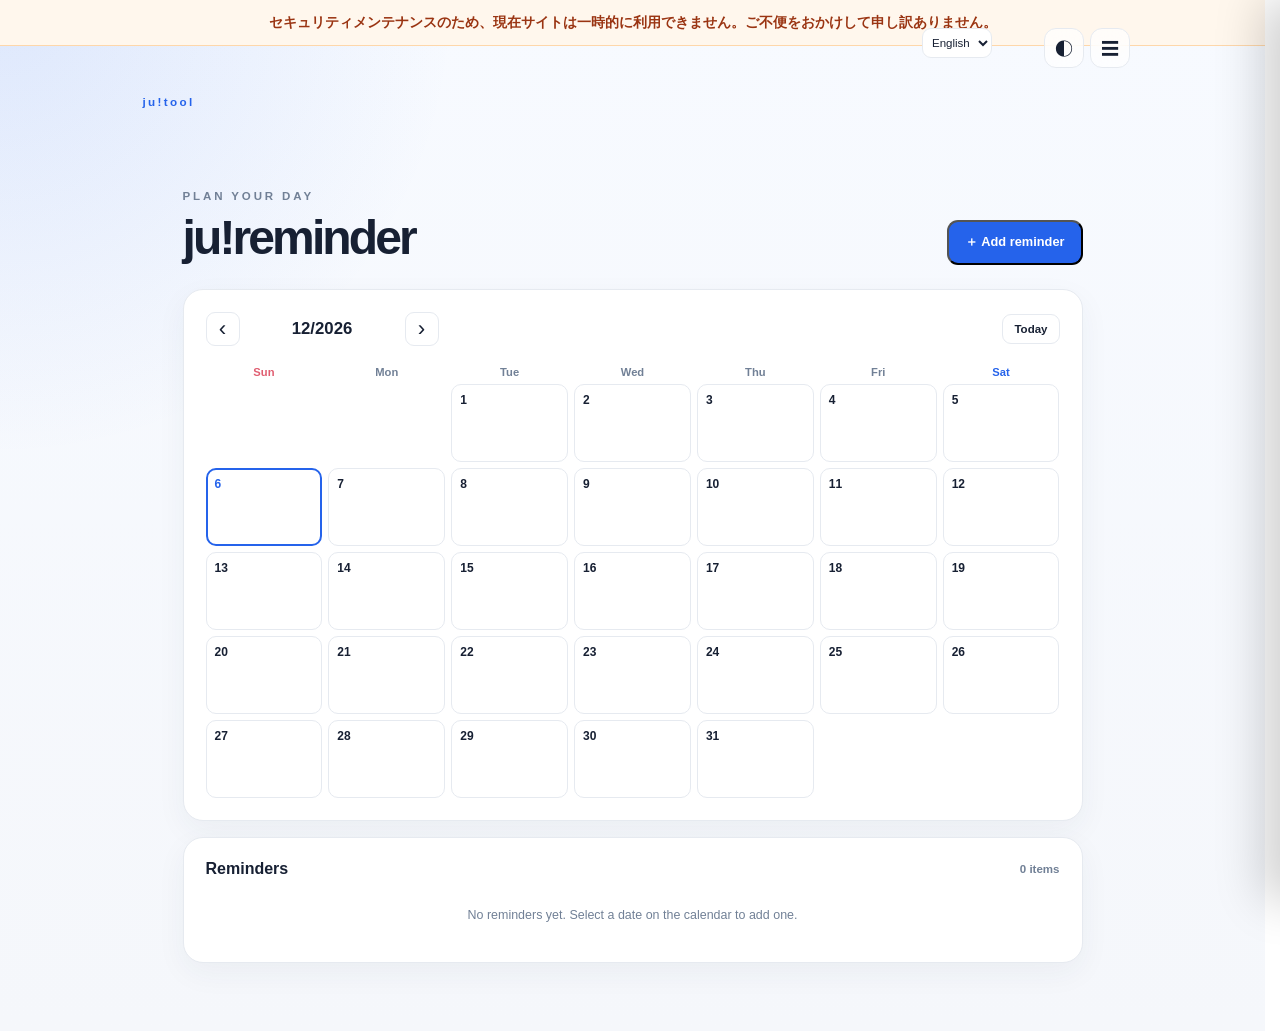
==== ju-reminder.html @ 524e62ac "Add files via upload" ====
<!DOCTYPE html>
<html lang="ja">
<head>
  <meta charset="UTF-8">
  <meta name="viewport" content="width=device-width, initial-scale=1">
  <title>ju!reminder</title>
  <link rel="icon" type="image/svg+xml" href="favicon.svg">
  <link rel="alternate icon" type="image/png" href="jutool.png">
  <link rel="stylesheet" href="jutool.css">
</head>
<body>
  <main class="tool-home">
    <header class="tool-header">
      <span class="tool-header__label">ju!tool</span>
      <div class="tool-header__actions">
        <select class="language-select" data-language-selector aria-label="表示言語">
          <option value="ja">日本語</option><option value="en">English</option><option value="zh">中文</option>
        </select>
        <button id="reminder-theme" class="tool-theme-button" type="button" aria-label="ダークモードに切り替え">◐</button>
        <button id="reminder-menu-button" class="tool-menu-button" type="button" aria-label="メニューを開く" aria-expanded="false">☰</button>
      </div>
    </header>
    <section class="reminder-page" aria-labelledby="reminder-title">
      <div class="reminder-heading">
        <div>
          <p class="tagline">PLAN YOUR DAY</p>
          <h1 id="reminder-title">ju!reminder</h1>
        </div>
        <button id="reminder-add" class="reminder-add-button" type="button">＋ 予定を追加</button>
      </div>
      <section class="calendar-card" aria-label="カレンダー">
        <div class="calendar-toolbar">
          <button id="calendar-prev" class="calendar-nav" type="button" aria-label="前の月">‹</button>
          <h2 id="calendar-title"></h2>
          <button id="calendar-next" class="calendar-nav" type="button" aria-label="次の月">›</button>
          <button id="calendar-today" class="calendar-today" type="button">今日</button>
        </div>
        <div class="calendar-weekdays" aria-hidden="true">
          <span>日</span><span>月</span><span>火</span><span>水</span><span>木</span><span>金</span><span>土</span>
        </div>
        <div id="calendar-grid" class="calendar-grid"></div>
      </section>
      <section class="reminder-agenda">
        <div class="reminder-section-heading">
          <h2>予定一覧</h2>
          <span id="agenda-count"></span>
        </div>
        <div id="agenda-list" class="agenda-list"></div>
      </section>
    </section>
  </main>
  <div id="reminder-dialog" class="reminder-dialog-backdrop" hidden>
    <section class="reminder-dialog" role="dialog" aria-modal="true" aria-labelledby="reminder-dialog-title">
      <div class="reminder-dialog-header">
        <div>
          <p class="tagline">NEW REMINDER</p>
          <h2 id="reminder-dialog-title">予定を追加</h2>
        </div>
        <button id="reminder-dialog-close" class="tool-menu__close" type="button" aria-label="予定追加を閉じる">×</button>
      </div>
      <form id="reminder-form" class="reminder-form">
        <label>予定<input id="reminder-name" type="text" maxlength="80" placeholder="例：数学の宿題" required></label>
        <label>日付<input id="reminder-date" type="date" required></label>
        <label>時刻（任意）<input id="reminder-time" type="time"></label>
        <label>メモ<textarea id="reminder-note" rows="3" maxlength="300" placeholder="場所や持ち物など"></textarea></label>
        <button class="reminder-submit" type="submit">保存する</button>
      </form>
    </section>
  </div>
  <aside id="reminder-menu" class="tool-menu" aria-hidden="true">
    <div class="tool-menu__header">
      <strong>メニュー</strong>
      <button id="reminder-menu-close" class="tool-menu__close" type="button" aria-label="メニューを閉じる">×</button>
    </div>
    <nav class="tool-menu__nav" aria-label="アプリメニュー">
      <a href="index.html">ju!tool ホーム</a>
      <a href="jucount.html">ju!count</a>
      <a href="memo.html">ju!memo</a>
      <a href="ju-reminder.html">ju!reminder</a>
      <a data-confirm-external href="https://sirotumekuma.github.io/sirotume-lab/" target="_blank" rel="noopener noreferrer">プライバシーポリシー</a>
      <a data-confirm-external href="https://sirotumekuma.github.io/sirotume-lab/" target="_blank" rel="noopener noreferrer">利用規約</a>
      <a data-confirm-external href="https://sirotumekuma.github.io/sirotume-lab/" target="_blank" rel="noopener noreferrer">sirotume-lab 2026</a>
    </nav>
  </aside>
  <script>
    const reminderKey = "ju-remoinder-events";
    const countTasksKey = "ju-count-tasks";
    const calendarGrid = document.querySelector("#calendar-grid");
    const calendarTitle = document.querySelector("#calendar-title");
    const agendaList = document.querySelector("#agenda-list");
    const agendaCount = document.querySelector("#agenda-count");
    const reminderDialog = document.querySelector("#reminder-dialog");
    const reminderForm = document.querySelector("#reminder-form");
    const reminderDate = document.querySelector("#reminder-date");
    const reminderName = document.querySelector("#reminder-name");
    let displayedMonth = new Date();
    displayedMonth.setDate(1);
    const pad = (value) => String(value).padStart(2, "0");
    const dateKey = (date) => `${date.getFullYear()}-${pad(date.getMonth() + 1)}-${pad(date.getDate())}`;
    const escapeReminder = (value) => String(value).replace(/[&<>"']/g, (character) => ({ "&": "&amp;", "<": "&lt;", ">": "&gt;", '"': "&quot;", "'": "&#39;" }[character]));
    const readReminders = () => {
      try {
        const events = JSON.parse(localStorage.getItem(reminderKey) || "[]");
        return Array.isArray(events) ? events : [];
      } catch (error) {
        console.warn("リマインダーを読み込めませんでした。", error);
        return [];
      }
    };
    const writeReminders = (events) => localStorage.setItem(reminderKey, JSON.stringify(events));
    function syncCountTasksToReminders() {
      let tasks;
      try {
        tasks = JSON.parse(localStorage.getItem(countTasksKey) || "[]");
        if (!Array.isArray(tasks)) throw new TypeError("課題データの形式が正しくありません。");
      } catch (error) {
        console.warn("ju!countの課題を読み込めませんでした。", error);
        return;
      }
      let tasksChanged = false;
      tasks.forEach((task) => {
        if (!task.id) {
          task.id = `${Date.now()}-${Math.random().toString(36).slice(2)}`;
          tasksChanged = true;
        }
      });
      if (tasksChanged) localStorage.setItem(countTasksKey, JSON.stringify(tasks));

      const taskIds = new Set(tasks.map((task) => task.id));
      const reminders = readReminders().filter((event) => !event.sourceTaskId || taskIds.has(event.sourceTaskId));
      tasks.forEach((task) => {
        const reminder = {
          id: `ju-count-task-${task.id}`,
          sourceTaskId: task.id,
          name: task.name,
          date: task.date,
          time: "",
          note: task.details || ""
        };
        const existingIndex = reminders.findIndex((event) => event.sourceTaskId === task.id);
        if (existingIndex >= 0) reminders[existingIndex] = reminder;
        else reminders.push(reminder);
      });
      writeReminders(reminders);
    }
    function openReminderDialog(selectedDate = dateKey(new Date())) {
      reminderDate.value = selectedDate;
      reminderDialog.hidden = false;
      reminderName.focus();
    }
    function closeReminderDialog() {
      reminderDialog.hidden = true;
      reminderForm.reset();
    }
    function renderCalendar() {
      const year = displayedMonth.getFullYear();
      const month = displayedMonth.getMonth();
      const firstDay = new Date(year, month, 1).getDay();
      const daysInMonth = new Date(year, month + 1, 0).getDate();
      const todayKey = dateKey(new Date());
      const reminders = readReminders();
      calendarTitle.textContent = `${year}年 ${month + 1}月`;
      calendarGrid.innerHTML = Array.from({ length: firstDay + daysInMonth }, (_, index) => {
        if (index < firstDay) return '<span class="calendar-day calendar-day--empty" aria-hidden="true"></span>';
        const day = index - firstDay + 1;
        const key = `${year}-${pad(month + 1)}-${pad(day)}`;
        const dayEvents = reminders.filter((event) => event.date === key);
        return `<button class="calendar-day${key === todayKey ? " is-today" : ""}${dayEvents.length ? " has-events" : ""}" type="button" data-date="${key}"><span>${day}</span>${dayEvents.slice(0, 2).map((event) => `<small>${escapeReminder(event.name)}</small>`).join("")}${dayEvents.length > 2 ? `<small>+${dayEvents.length - 2}件</small>` : ""}</button>`;
      }).join("");
    }
    function renderAgenda() {
      const reminders = readReminders().sort((a, b) => `${a.date}${a.time || ""}`.localeCompare(`${b.date}${b.time || ""}`));
      agendaCount.textContent = `${reminders.length}件`;
      agendaList.innerHTML = reminders.length ? reminders.map((event) => `<article class="agenda-item"><time>${event.date.replace(/-/g, ".")}${event.time ? ` ${event.time}` : ""}</time><div><strong>${escapeReminder(event.name)}</strong>${event.note ? `<p>${escapeReminder(event.note)}</p>` : ""}</div><button type="button" data-delete-event="${event.id}" aria-label="${escapeReminder(event.name)}を削除">×</button></article>`).join("") : '<p class="agenda-empty">予定はまだありません。カレンダーの日付をクリックして追加できます。</p>';
    }
    function renderReminders() {
      renderCalendar();
      renderAgenda();
    }
    document.querySelector("#calendar-prev").addEventListener("click", () => {
      displayedMonth.setMonth(displayedMonth.getMonth() - 1);
      renderCalendar();
    });
    document.querySelector("#calendar-next").addEventListener("click", () => {
      displayedMonth.setMonth(displayedMonth.getMonth() + 1);
      renderCalendar();
    });
    document.querySelector("#calendar-today").addEventListener("click", () => {
      displayedMonth = new Date();
      displayedMonth.setDate(1);
      renderCalendar();
    });
    calendarGrid.addEventListener("click", (event) => {
      if (event.target.dataset.date) openReminderDialog(event.target.dataset.date);
    });
    document.querySelector("#reminder-add").addEventListener("click", () => openReminderDialog());
    document.querySelector("#reminder-dialog-close").addEventListener("click", closeReminderDialog);
    reminderDialog.addEventListener("click", (event) => {
      if (event.target === reminderDialog) closeReminderDialog();
    });
    reminderForm.addEventListener("submit", (event) => {
      event.preventDefault();
      const reminders = readReminders();
      reminders.push({ id: `${Date.now()}-${Math.random().toString(36).slice(2)}`, name: reminderName.value.trim(), date: reminderDate.value, time: document.querySelector("#reminder-time").value, note: document.querySelector("#reminder-note").value.trim() });
      const savedDate = reminderDate.value;
      writeReminders(reminders);
      closeReminderDialog();
      displayedMonth = new Date(`${savedDate}T00:00:00`);
      displayedMonth.setDate(1);
      renderReminders();
    });
    agendaList.addEventListener("click", (event) => {
      const id = event.target.dataset.deleteEvent;
      if (!id) return;
      const reminders = readReminders();
      const deletedReminder = reminders.find((reminder) => reminder.id === id);
      writeReminders(reminders.filter((reminder) => reminder.id !== id));
      if (deletedReminder?.sourceTaskId) {
        const tasks = JSON.parse(localStorage.getItem(countTasksKey) || "[]");
        localStorage.setItem(countTasksKey, JSON.stringify(tasks.filter((task) => task.id !== deletedReminder.sourceTaskId)));
      }
      renderReminders();
    });
    window.addEventListener("storage", (event) => {
      if (event.key === countTasksKey) {
        syncCountTasksToReminders();
        renderReminders();
      } else if (event.key === reminderKey) {
        renderReminders();
      }
    });
    const reminderTheme = document.querySelector("#reminder-theme");
    const reminderDark = localStorage.getItem("ju-tools-dark-mode") === "true";
    document.body.classList.toggle("dark-mode", reminderDark);
    reminderTheme.addEventListener("click", () => {
      const enabled = !document.body.classList.contains("dark-mode");
      document.body.classList.toggle("dark-mode", enabled);
      localStorage.setItem("ju-tools-dark-mode", String(enabled));
    });
    const reminderMenuButton = document.querySelector("#reminder-menu-button");
    const reminderMenu = document.querySelector("#reminder-menu");
    const reminderMenuClose = document.querySelector("#reminder-menu-close");
    const toggleReminderMenu = (open) => {
      reminderMenu.classList.toggle("is-open", open);
      reminderMenu.setAttribute("aria-hidden", String(!open));
      reminderMenuButton.setAttribute("aria-expanded", String(open));
      if (open) reminderMenuClose.focus();
    };
    reminderMenuButton.addEventListener("click", () => toggleReminderMenu(true));
    reminderMenuClose.addEventListener("click", () => toggleReminderMenu(false));
    document.addEventListener("keydown", (event) => {
      if (event.key === "Escape") toggleReminderMenu(false);
      if (event.key === "Escape" && !reminderDialog.hidden) closeReminderDialog();
    });
    syncCountTasksToReminders();
    renderReminders();
  </script>
  <script src="external-link-confirm.js"></script>
  <script src="maintenance.js"></script>
  <script src="i18n.js"></script>
</body>
</html>
---- jutool.css ----
:root {
  --bg: #f5f7fb;
  --surface: #fff;
  --fg: #172033;
  --muted: #718096;
  --line: #e6eaf0;
  --accent: #2563eb;
  --accent-dark: #1d4ed8;
  --shadow: 0 24px 70px rgba(31, 50, 81, .1);
}
* { box-sizing: border-box; }
html { color-scheme: light; scrollbar-gutter: stable; }
body.dark-mode {
  --bg: #101722;
  --surface: #1b2433;
  --fg: #f3f6fb;
  --muted: #9aa8bb;
  --line: #2d394b;
  --shadow: 0 24px 70px rgba(0, 0, 0, .32);
  color-scheme: dark;
}
.maintenance-banner { padding: 12px 20px; border-bottom: 1px solid #fed7aa; color: #9a3412; background: #fff7ed; font-size: .88rem; font-weight: 700; line-height: 1.5; text-align: center; }
body.dark-mode .maintenance-banner { border-color: #7c2d12; color: #fed7aa; background: #431407; }
body {
  min-width: 280px;
  min-height: 100vh;
  margin: 0;
  color: var(--fg);
  background:
    radial-gradient(circle at top left, rgba(37, 99, 235, 0.12), transparent 28%),
    linear-gradient(180deg, #f7faff 0%, var(--bg) 100%);
  font-family: -apple-system, BlinkMacSystemFont, "Segoe UI", "Noto Sans JP", sans-serif;
  -webkit-font-smoothing: antialiased;
}
body.dark-mode {
  background:
    radial-gradient(circle at top left, rgba(96, 165, 250, 0.12), transparent 28%),
    linear-gradient(180deg, #0d1724 0%, var(--bg) 100%);
}
button { font: inherit; }
button:focus-visible, a:focus-visible { outline: 3px solid color-mix(in srgb, var(--accent) 35%, transparent); outline-offset: 3px; }
.tool-home { width: min(calc(100% - 40px), 980px); margin: 0 auto; padding: 28px 0 48px; }
.tool-header { display: flex; align-items: center; justify-content: space-between; height: 54px; }
.tool-header__label { color: var(--accent); font-size: .73rem; font-weight: 900; letter-spacing: .2em; }
.tool-header__actions { display: flex; gap: 6px; }
.language-select { position: fixed; top: 28px; right: max(150px, calc((100vw - 980px) / 2 + 138px)); z-index: 10; max-width: 92px; padding: 7px 5px; border: 1px solid var(--line); border-radius: 9px; color: var(--fg); background: var(--surface); font-size: .72rem; }
.tool-menu-button, .tool-theme-button { width: 40px; height: 40px; border: 1px solid var(--line); border-radius: 12px; color: var(--fg); background: rgba(255,255,255,0.7); backdrop-filter: blur(10px); cursor: pointer; font-size: 1.15rem; transition: color .2s, border-color .2s, transform .2s, box-shadow .2s; }
.tool-menu-button { position: fixed; top: 28px; right: max(20px, calc((100vw - 980px) / 2)); z-index: 9; }
.tool-theme-button { position: fixed; top: 28px; right: max(58px, calc((100vw - 980px) / 2 + 46px)); z-index: 9; }
.tool-menu-button:hover, .tool-menu-button:focus-visible, .tool-theme-button:hover, .tool-theme-button:focus-visible { color: var(--accent); border-color: var(--accent); box-shadow: 0 12px 24px rgba(37, 99, 235, 0.12); }
.tool-theme-button:hover { transform: rotate(20deg); }
.logo-hero { display: grid; place-items: center; min-height: 49vh; padding: 30px 0 22px; text-align: center; }
.logo-button { position: relative; border: 0; color: var(--fg); background: transparent; cursor: pointer; }
.logo { width: min(100%, 460px); height: auto; overflow: visible; }
.logo__letter { fill: currentColor; font-family: "Trebuchet MS", "Segoe UI", sans-serif; font-size: 56px; font-weight: 800; letter-spacing: -4px; stroke: currentColor; }
.logo__group--ghost { opacity: .12; }
.logo--running .logo__letter { stroke-dasharray: 1000 1000; stroke-dashoffset: 1000; animation: logo-letter-draw .7s cubic-bezier(.5, 0, .5, 1) forwards; }
.logo--running .logo__group:nth-child(2) .logo__letter { animation-delay: .16s; }
.logo--running .logo__group:nth-child(3) .logo__letter { animation-delay: .32s; }
.logo--running .logo__group:nth-child(3) .logo__letter:nth-child(2) { animation-delay: .43s; }
.logo--running .logo__group:nth-child(3) .logo__letter:nth-child(3) { animation-delay: .54s; }
.logo--running .logo__group:nth-child(3) .logo__letter:nth-child(4) { animation-delay: .65s; }
.logo--running .logo__group:nth-child(3) .logo__letter:nth-child(5) { animation-delay: .76s; }
.logo--running .logo__group:nth-child(3) .logo__letter:nth-child(6) { animation-delay: .87s; }
.logo--running .logo__group:nth-child(3) .logo__letter:nth-child(7) { animation-delay: .98s; }
.logo--running { animation: logo-impact 1.6s cubic-bezier(.2, .8, .2, 1) forwards; }
.logo-button::after { display: none; }
.tagline { margin: 10px 0 0; color: var(--muted); font-size: .72rem; font-weight: 800; letter-spacing: .25em; text-transform: uppercase; }
.tool-grid { display: grid; grid-template-columns: repeat(3, 1fr); gap: 14px; text-align: left; }
.tool-card { position: relative; display: flex; flex-direction: column; align-items: flex-start; gap: 18px; min-height: 210px; padding: 22px; overflow: hidden; border: 1px solid var(--line); border-radius: 20px; color: var(--fg); background: rgba(255,255,255,0.72); backdrop-filter: blur(12px); box-shadow: 0 10px 30px rgba(31, 50, 81, .04); text-decoration: none; transition: transform .2s, box-shadow .2s, border-color .2s; }
.tool-card::after { display: none; }
.tool-card:hover, .tool-card:focus-visible { border-color: var(--card-accent); box-shadow: var(--shadow); transform: translateY(-4px); }
.tool-card__icon { display: grid; width: 54px; height: 54px; place-items: center; border-radius: 16px; color: #fff; background: var(--card-accent); font-size: 1.65rem; }
.tool-card--count { --card-accent: #2563eb; }.tool-card--memo { --card-accent: #64748b; }.tool-card--reminder { --card-accent: #16a66a; }
.tool-card strong, .tool-card small { display: block; }.tool-card strong { font-size: 1.05rem; letter-spacing: -.02em; }.tool-card small { margin-top: 5px; color: var(--muted); font-size: .76rem; line-height: 1.5; }.tool-card__arrow { margin-top: auto; color: var(--card-accent); font-size: 1.25rem; }
.tool-menu { position: fixed; inset: 0 0 0 auto; z-index: 10; width: min(88vw, 360px); padding: 26px 20px; color: var(--fg); background: rgba(255,255,255,0.9); backdrop-filter: blur(18px); box-shadow: -18px 0 45px rgba(0,0,0,.18); transform: translateX(100%); transition: transform .25s ease; }
.tool-menu.is-open { transform: translateX(0); }
.tool-menu__header { display: flex; align-items: center; justify-content: space-between; margin-bottom: 20px; font-size: 1rem; }
.tool-menu__close { border: 0; color: var(--muted); background: transparent; cursor: pointer; font-size: 1.7rem; }
.tool-menu__nav { display: grid; gap: 8px; }
.tool-menu__nav a,
.tool-link { padding: 13px 14px; border: 1px solid var(--line); border-radius: 12px; color: var(--fg); background: rgba(255,255,255,0.4); text-decoration: none; font-size: .83rem; font-weight: 700; cursor: pointer; transition: transform .2s, border-color .2s, box-shadow .2s; }
.tool-menu__nav a:hover, .tool-menu__nav a:focus-visible,
.tool-link:hover, .tool-link:focus-visible { color: var(--accent); border-color: var(--accent); box-shadow: 0 10px 20px rgba(37, 99, 235, 0.1); transform: translateY(-1px); }
.tool-link { width: 100%; text-align: left; }
.tool-link--footer { width: auto; }
.tool-link--external { display: inline-flex; align-items: center; justify-content: flex-start; }
.tool-footer { padding-top: 18px; }
.tool-footer__nav { display: flex; flex-wrap: wrap; justify-content: flex-start; gap: 10px; }
.info-overlay { position: fixed; inset: 0; z-index: 20; display: grid; place-items: center; padding: 24px; background: rgba(10, 17, 30, .48); backdrop-filter: blur(8px); }
.info-panel { width: min(100%, 680px); max-height: 84vh; overflow: auto; padding: 24px 22px 20px; border: 1px solid rgba(255,255,255,.18); border-radius: 22px; background: rgba(255,255,255,0.9); box-shadow: 0 28px 70px rgba(15, 23, 42, 0.22); }
.info-panel__header { display: flex; align-items: flex-start; justify-content: space-between; margin-bottom: 14px; }
.info-tagline { margin: 0; letter-spacing: .24em; }
#info-title { margin: 8px 0 0; font-size: clamp(1.7rem, 4vw, 2.5rem); letter-spacing: -.05em; }
.info-content { line-height: 1.7; }
.info-page { display: none; }
.info-page.is-active { display: block; }
.info-page h3 { margin: 0 0 10px; font-size: 1.1rem; }
.info-page p, .info-page li { color: var(--muted); font-size: .9rem; }
.info-page ul { padding-left: 1.2rem; margin: 10px 0; }
.coming-soon { display: grid; place-items: center; min-height: 82vh; text-align: center; }
.coming-soon__card { width: min(100%, 560px); padding: 48px 28px; border: 1px solid var(--line); border-radius: 24px; background: var(--surface); box-shadow: var(--shadow); }
.coming-soon h1 { margin: 12px 0 14px; font-size: clamp(2rem, 8vw, 3.4rem); letter-spacing: -.06em; }
.coming-soon p { color: var(--muted); font-size: .9rem; }
.coming-soon a { display: inline-block; margin-top: 16px; padding: 12px 18px; border-radius: 10px; color: #fff; background: var(--accent); text-decoration: none; font-size: .82rem; font-weight: 700; }
.reminder-page { max-width: 900px; margin: 0 auto; padding: 52px 0 20px; }.reminder-heading { display: flex; align-items: end; justify-content: space-between; gap: 20px; margin-bottom: 24px; }.reminder-heading h1 { margin: 8px 0 0; font-size: clamp(2rem, 5vw, 3rem); letter-spacing: -.06em; }.reminder-add-button, .reminder-submit { padding: 12px 16px; border-radius: 11px; color: #fff; background: var(--accent); cursor: pointer; font-size: .8rem; font-weight: 800; }.calendar-card, .reminder-agenda { padding: 22px; border: 1px solid var(--line); border-radius: 20px; background: var(--surface); box-shadow: 0 10px 30px rgba(31,50,81,.05); }.calendar-toolbar { display: flex; align-items: center; gap: 10px; margin-bottom: 20px; }.calendar-toolbar h2 { min-width: 145px; margin: 0; font-size: 1.05rem; text-align: center; }.calendar-nav, .calendar-today { border: 1px solid var(--line); border-radius: 9px; color: var(--fg); background: var(--surface); cursor: pointer; }.calendar-nav { width: 34px; height: 34px; font-size: 1.4rem; line-height: 1; }.calendar-today { margin-left: auto; padding: 8px 11px; font-size: .72rem; font-weight: 700; }.calendar-nav:hover, .calendar-today:hover { color: var(--accent); border-color: var(--accent); }.calendar-weekdays, .calendar-grid { display: grid; grid-template-columns: repeat(7, 1fr); gap: 6px; }.calendar-weekdays { margin-bottom: 6px; color: var(--muted); font-size: .7rem; font-weight: 800; text-align: center; }.calendar-weekdays span:first-child { color: #e05d70; }.calendar-weekdays span:last-child { color: var(--accent); }.calendar-day { display: flex; min-height: 78px; flex-direction: column; align-items: flex-start; gap: 3px; padding: 8px; border: 1px solid var(--line); border-radius: 10px; color: var(--fg); background: var(--surface); cursor: pointer; text-align: left; }.calendar-day:hover { border-color: var(--accent); background: color-mix(in srgb, var(--accent) 6%, var(--surface)); }.calendar-day > span { font-size: .75rem; font-weight: 800; }.calendar-day small { width: 100%; overflow: hidden; padding: 3px 4px; border-radius: 4px; color: var(--accent-dark); background: color-mix(in srgb, var(--accent) 11%, transparent); font-size: .6rem; text-overflow: ellipsis; white-space: nowrap; }.calendar-day--empty { border-color: transparent; background: transparent; cursor: default; }.calendar-day.is-today { border: 2px solid var(--accent); padding: 7px; }.calendar-day.is-today > span { color: var(--accent); }.reminder-agenda { margin-top: 16px; }.reminder-section-heading { display: flex; align-items: center; justify-content: space-between; margin-bottom: 12px; }.reminder-section-heading h2 { margin: 0; font-size: 1rem; }.reminder-section-heading span { color: var(--muted); font-size: .72rem; font-weight: 700; }.agenda-list { display: grid; gap: 8px; }.agenda-item { display: grid; grid-template-columns: 110px 1fr auto; align-items: center; gap: 14px; padding: 12px; border-radius: 10px; background: color-mix(in srgb, var(--accent) 6%, var(--surface)); }.agenda-item time { color: var(--accent-dark); font-size: .7rem; font-weight: 800; }.agenda-item strong { font-size: .82rem; }.agenda-item p { margin: 3px 0 0; color: var(--muted); font-size: .72rem; }.agenda-item button { color: var(--muted); background: transparent; cursor: pointer; font-size: 1.1rem; }.agenda-item button:hover { color: #dc3545; }.agenda-empty { margin: 0; padding: 18px; color: var(--muted); font-size: .78rem; text-align: center; }.reminder-dialog-backdrop { position: fixed; inset: 0; z-index: 40; padding: 24px 16px; overflow-y: auto; background: rgba(9,17,30,.58); backdrop-filter: blur(7px); }.reminder-dialog { width: min(100%, 500px); margin: 8vh auto 0; padding: 26px; border: 1px solid var(--line); border-radius: 20px; color: var(--fg); background: var(--surface); box-shadow: var(--shadow); }.reminder-dialog-header { display: flex; align-items: flex-start; justify-content: space-between; }.reminder-dialog h2 { margin: 8px 0 0; font-size: 1.3rem; }.reminder-form { display: grid; gap: 13px; margin-top: 22px; }.reminder-form label { display: grid; gap: 6px; color: var(--muted); font-size: .78rem; font-weight: 700; }.reminder-form input, .reminder-form textarea { width: 100%; padding: 11px 12px; border: 1px solid var(--line); border-radius: 10px; color: var(--fg); background: var(--surface); font: inherit; }.reminder-form textarea { resize: vertical; }.reminder-submit { width: 100%; margin-top: 4px; }@keyframes logo-letter-draw { 0% { stroke-dashoffset: 1000; fill: transparent; opacity: .2; } 25% { opacity: 1; } 78% { stroke-dashoffset: 0; fill: transparent; } 100% { stroke-dashoffset: 0; fill: currentColor; opacity: 1; } }
@keyframes logo-impact { 0% { transform: scale(.78) rotate(-3deg); filter: drop-shadow(0 0 0 transparent); } 35% { transform: scale(1.08) rotate(1deg); filter: drop-shadow(0 0 16px color-mix(in srgb, var(--accent) 80%, transparent)); } 70% { transform: scale(.98) rotate(0); } 100% { transform: scale(1); filter: drop-shadow(0 8px 18px rgba(24,34,48,.16)); } }
@keyframes logo-glow { 0% { opacity: .65; transform: scale(.65); } 55% { opacity: .25; transform: scale(1.18); } 100% { opacity: 0; transform: scale(1.45); } }
@media (prefers-reduced-motion: reduce) { .logo__letter { stroke-dashoffset: 0; fill: currentColor; }.logo--running .logo__letter { animation: none; } }
@media (max-width: 680px) { .tool-home { width: min(calc(100% - 24px), 980px); padding-top: 18px; }.logo-hero { min-height: 42vh; }.tool-grid { grid-template-columns: 1fr; }.tool-card { min-height: 128px; }.tool-card__arrow { position: absolute; right: 22px; bottom: 22px; } }
@media (max-width: 680px) { .language-select { top: 18px; right: 150px; }.tool-menu-button { top: 18px; right: 12px; }.tool-theme-button { top: 18px; right: 58px; } }
@media (max-width: 680px) { .reminder-page { padding-top: 30px; }.reminder-heading { align-items: flex-start; flex-direction: column; }.calendar-card, .reminder-agenda { padding: 14px; }.calendar-day { min-height: 62px; padding: 6px; }.calendar-day.is-today { padding: 5px; }.calendar-day small { display: none; }.agenda-item { grid-template-columns: 1fr auto; gap: 5px 10px; }.agenda-item time { grid-column: 1 / -1; } }
@media (max-width: 480px) { .logo__letter { font-size: 48px; }.calendar-weekdays, .calendar-grid { gap: 3px; }.calendar-day { min-height: 48px; padding: 5px; }.calendar-day.is-today { padding: 4px; }.calendar-day > span { font-size: .7rem; } }
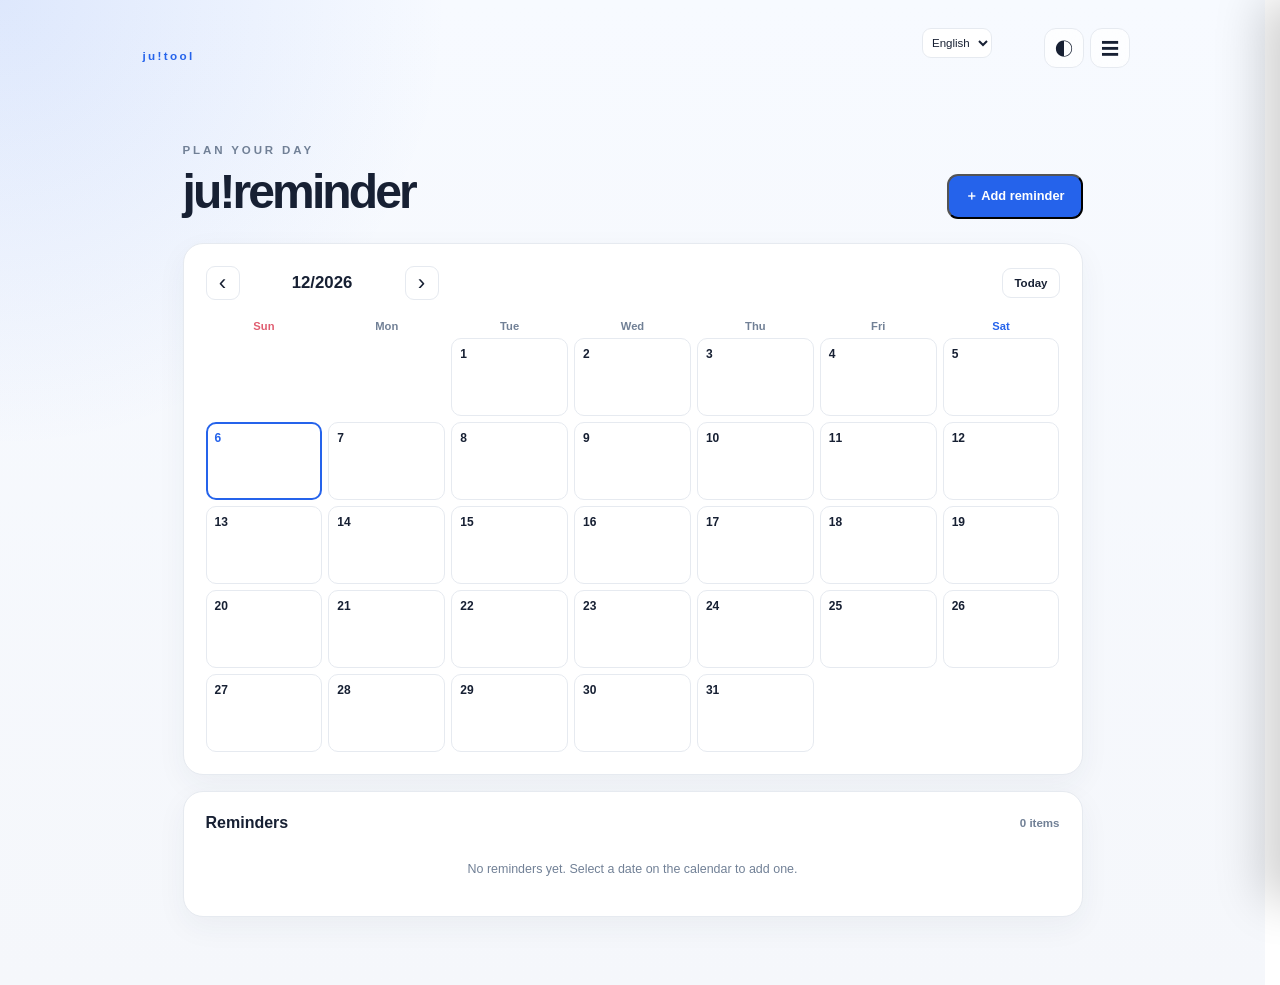
==== commit 704feecb: "サイトの表記を変更し、機能を追加する準備をしました" ====
--- a/ju-reminder.html
+++ b/ju-reminder.html
@@ -83,7 +83,8 @@
     </nav>
   </aside>
   <script>
-    const reminderKey = "ju-remoinder-events";
+    const reminderKey = "ju-reminder-events";
+    const legacyReminderKey = "ju-remoinder-events";
     const countTasksKey = "ju-count-tasks";
     const calendarGrid = document.querySelector("#calendar-grid");
     const calendarTitle = document.querySelector("#calendar-title");
@@ -99,9 +100,14 @@
     const dateKey = (date) => `${date.getFullYear()}-${pad(date.getMonth() + 1)}-${pad(date.getDate())}`;
     const escapeReminder = (value) => String(value).replace(/[&<>"']/g, (character) => ({ "&": "&amp;", "<": "&lt;", ">": "&gt;", '"': "&quot;", "'": "&#39;" }[character]));
     const readReminders = () => {
+      const current = localStorage.getItem(reminderKey);
+      const source = current === null ? localStorage.getItem(legacyReminderKey) : current;
+      if (source === null) return [];
       try {
-        const events = JSON.parse(localStorage.getItem(reminderKey) || "[]");
-        return Array.isArray(events) ? events : [];
+        const events = JSON.parse(source);
+        if (!Array.isArray(events)) throw new TypeError("リマインダーデータの形式が正しくありません。");
+        if (current === null) localStorage.setItem(reminderKey, JSON.stringify(events));
+        return events;
       } catch (error) {
         console.warn("リマインダーを読み込めませんでした。", error);
         return [];
--- a/jutool.css
+++ b/jutool.css
@@ -19,8 +19,10 @@
   --shadow: 0 24px 70px rgba(0, 0, 0, .32);
   color-scheme: dark;
 }
-.maintenance-banner { padding: 12px 20px; border-bottom: 1px solid #fed7aa; color: #9a3412; background: #fff7ed; font-size: .88rem; font-weight: 700; line-height: 1.5; text-align: center; }
+.maintenance-banner { position: fixed; inset: 0 0 auto; z-index: 1001; padding: 12px 20px; border-bottom: 1px solid #fed7aa; color: #9a3412; background: #fff7ed; font-size: .88rem; font-weight: 700; line-height: 1.5; text-align: center; }
 body.dark-mode .maintenance-banner { border-color: #7c2d12; color: #fed7aa; background: #431407; }
+.maintenance-screen { position: fixed; inset: 0; z-index: 1000; display: grid; place-items: center; padding: 80px 24px 24px; color: #172033; background: #f5f7fb; font-size: 1.1rem; font-weight: 700; text-align: center; }
+body.dark-mode .maintenance-screen { color: #f3f6fb; background: #101722; }
 body {
   min-width: 280px;
   min-height: 100vh;
@@ -72,6 +74,7 @@
 .tool-card:hover, .tool-card:focus-visible { border-color: var(--card-accent); box-shadow: var(--shadow); transform: translateY(-4px); }
 .tool-card__icon { display: grid; width: 54px; height: 54px; place-items: center; border-radius: 16px; color: #fff; background: var(--card-accent); font-size: 1.65rem; }
 .tool-card--count { --card-accent: #2563eb; }.tool-card--memo { --card-accent: #64748b; }.tool-card--reminder { --card-accent: #16a66a; }
+.tool-card--school { --card-accent: #7c3aed; }
 .tool-card strong, .tool-card small { display: block; }.tool-card strong { font-size: 1.05rem; letter-spacing: -.02em; }.tool-card small { margin-top: 5px; color: var(--muted); font-size: .76rem; line-height: 1.5; }.tool-card__arrow { margin-top: auto; color: var(--card-accent); font-size: 1.25rem; }
 .tool-menu { position: fixed; inset: 0 0 0 auto; z-index: 10; width: min(88vw, 360px); padding: 26px 20px; color: var(--fg); background: rgba(255,255,255,0.9); backdrop-filter: blur(18px); box-shadow: -18px 0 45px rgba(0,0,0,.18); transform: translateX(100%); transition: transform .25s ease; }
 .tool-menu.is-open { transform: translateX(0); }
